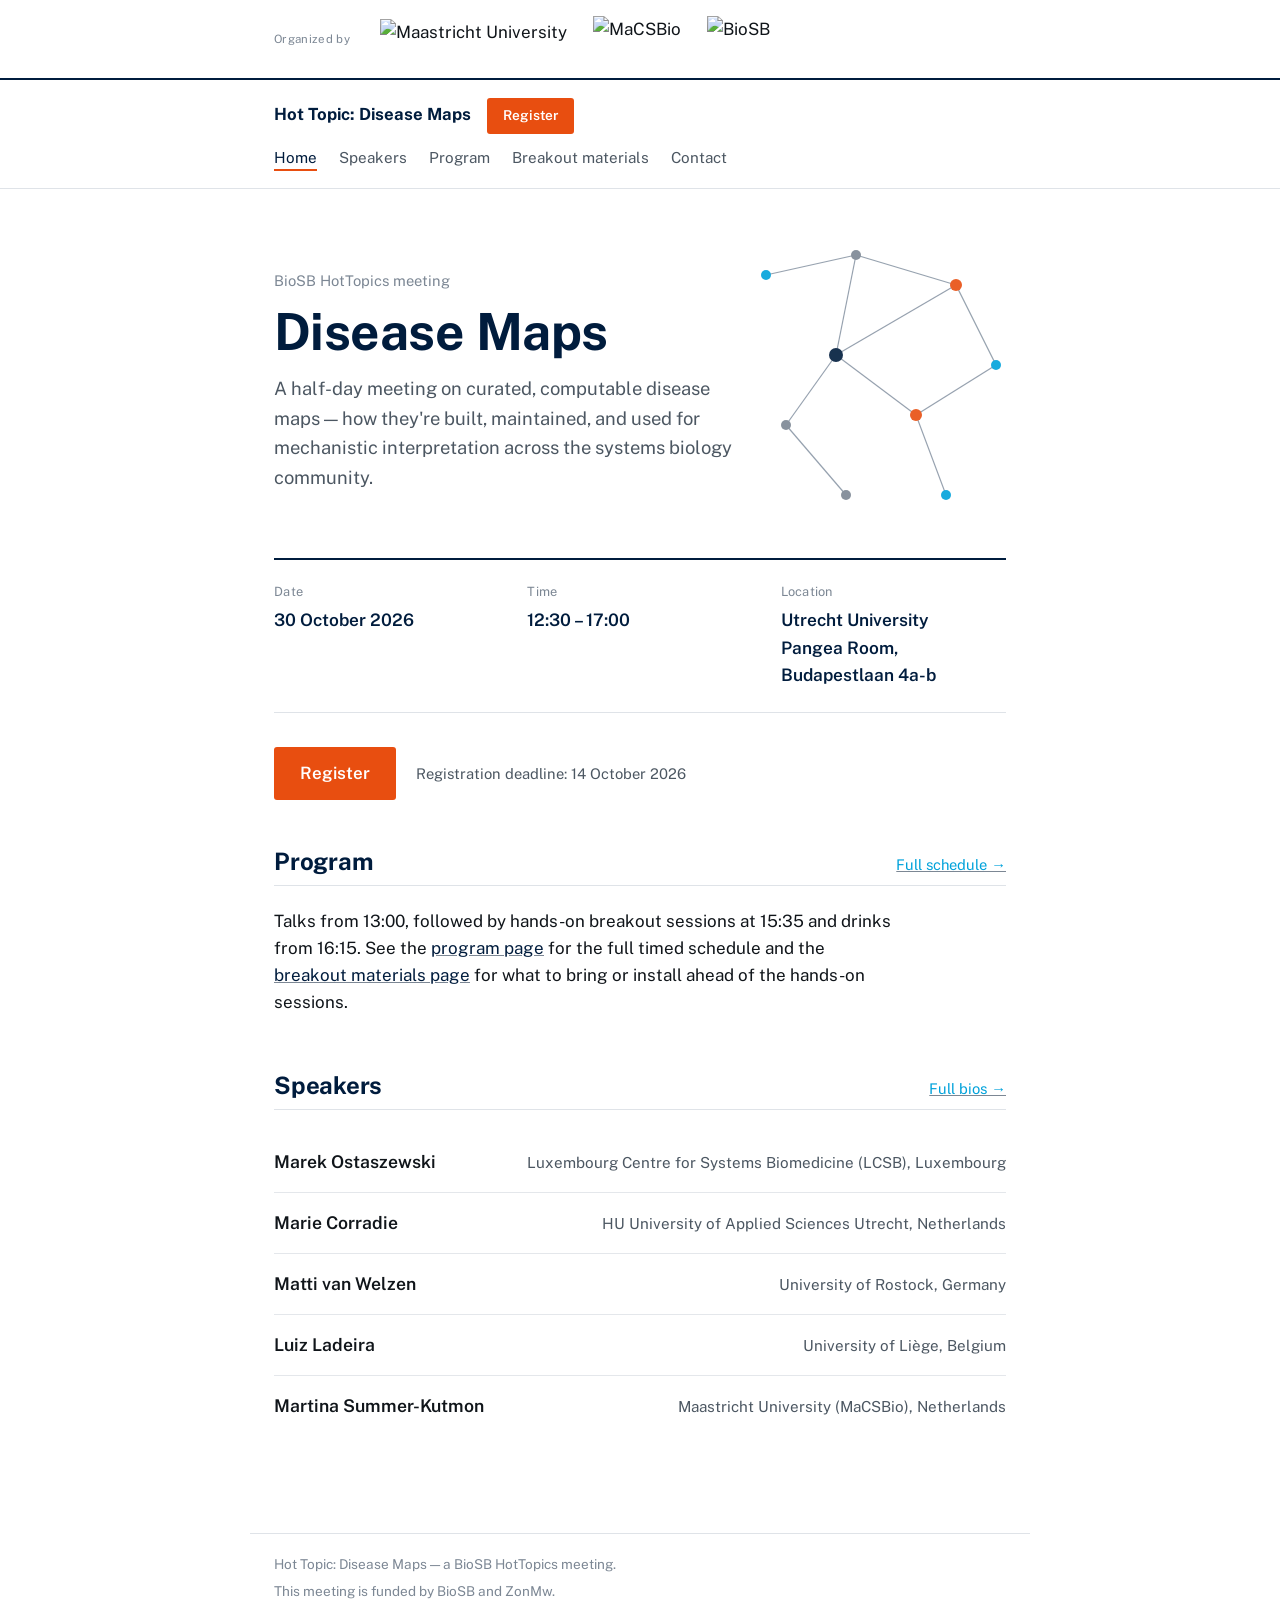
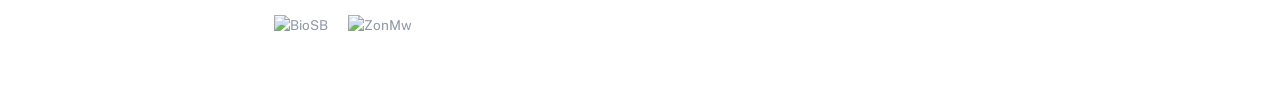
==== index.html @ 4d59e862 "fix logo of funding" ====
<!DOCTYPE html>
<html lang="en">
<head>
<meta charset="UTF-8">
<meta name="viewport" content="width=device-width, initial-scale=1.0">
<title>Hot Topic: Disease Maps — BioSB</title>
<meta name="description" content="BioSB Hot Topic meeting on Disease Maps, 30 October 2026, Utrecht University.">
<link rel="preconnect" href="https://fonts.googleapis.com">
<link rel="preconnect" href="https://fonts.gstatic.com" crossorigin>
<link href="https://fonts.googleapis.com/css2?family=Public+Sans:wght@400;500;600;700&display=swap" rel="stylesheet">
<link rel="stylesheet" href="style.css">
</head>
<body>

<div class="partner-bar">
  <div class="partner-bar__inner">
    <span class="partner-bar__label">Organized by</span>
    <!-- Referenced from source URLs for now — see README to self-host under assets/logos/ instead -->
    <img class="partner-logo" src="https://thumb.wikimedia.org/wikipedia/commons/thumb/6/6a/Maastricht_University_logo.svg/960px-Maastricht_University_logo.svg.png?utm_source=commons.wikimedia.org&amp;utm_campaign=index&amp;utm_content=thumbnail" alt="Maastricht University">
    <img class="partner-logo partner-logo--macsbio" src="https://www.maastrichtuniversity.nl/sites/default/files/2025-06/MaCSBio%20logo%20new.png" alt="MaCSBio">
    <img class="partner-logo partner-logo--biosb" src="https://www.dtls.nl/wp-content/uploads/2026/02/BioSB_logo_short_1000x795-300x239.png" alt="BioSB">
  </div>
</div>

<nav class="site-nav">
  <div class="site-nav__inner">
    <div style="display:flex; align-items:baseline; gap:16px;">
      <a class="site-nav__title" href="index.html">Hot Topic: Disease Maps</a>
      <a class="nav-register" href="https://docs.google.com/forms/d/e/1FAIpQLScXQ2jBzmHBItb-4UG9LdJPNkpb5jV7uHObQjwQ--2DeI4p5g/viewform">Register</a>
    </div>
    <ul class="site-nav__links">
      <li><a href="index.html" aria-current="page">Home</a></li>
      <li><a href="speakers.html">Speakers</a></li>
      <li><a href="program.html">Program</a></li>
      <li><a href="materials.html">Breakout materials</a></li>
      <li><a href="contact.html">Contact</a></li>
    </ul>
  </div>
</nav>

<main>

  <section class="hero">
    <svg class="hero__net" viewBox="0 0 320 320" xmlns="http://www.w3.org/2000/svg" aria-hidden="true">
      <g stroke="#001C3D" stroke-width="1.2" opacity="0.45">
        <line x1="40" y1="60" x2="130" y2="40"/>
        <line x1="130" y1="40" x2="230" y2="70"/>
        <line x1="130" y1="40" x2="110" y2="140"/>
        <line x1="230" y1="70" x2="270" y2="150"/>
        <line x1="110" y1="140" x2="230" y2="70"/>
        <line x1="110" y1="140" x2="60" y2="210"/>
        <line x1="110" y1="140" x2="190" y2="200"/>
        <line x1="190" y1="200" x2="270" y2="150"/>
        <line x1="190" y1="200" x2="220" y2="280"/>
        <line x1="60" y1="210" x2="120" y2="280"/>
      </g>
      <g>
        <circle cx="40" cy="60" r="5" fill="#00A2DB"/>
        <circle cx="130" cy="40" r="5" fill="#7C8794"/>
        <circle cx="230" cy="70" r="6" fill="#E84E10"/>
        <circle cx="110" cy="140" r="7" fill="#001C3D"/>
        <circle cx="270" cy="150" r="5" fill="#00A2DB"/>
        <circle cx="60" cy="210" r="5" fill="#7C8794"/>
        <circle cx="190" cy="200" r="6" fill="#E84E10"/>
        <circle cx="220" cy="280" r="5" fill="#00A2DB"/>
        <circle cx="120" cy="280" r="5" fill="#7C8794"/>
      </g>
    </svg>

    <div class="hero__content">
      <p class="eyebrow">BioSB HotTopics meeting</p>
      <h1>Disease Maps</h1>
      <p class="hero__sub">A half-day meeting on curated, computable disease maps — how they're built, maintained, and used for mechanistic interpretation across the systems biology community.</p>
    </div>
  </section>

  <dl class="facts">
    <div>
      <dt>Date</dt>
      <dd>30 October 2026</dd>
    </div>
    <div>
      <dt>Time</dt>
      <dd>12:30 – 17:00</dd>
    </div>
    <div>
      <dt>Location</dt>
      <dd>Utrecht University<br>Pangea Room, Budapestlaan 4a-b</dd>
    </div>
  </dl>

  <div class="cta-row">
    <!-- EDIT ME: point this at your registration form -->
    <a class="btn" href="https://docs.google.com/forms/d/e/1FAIpQLScXQ2jBzmHBItb-4UG9LdJPNkpb5jV7uHObQjwQ--2DeI4p5g/viewform">Register</a>
    <span class="deadline-note">Registration deadline: 14 October 2026</span>
  </div>

  <section>
    <div class="section-head">
      <h2>Program</h2>
      <a class="see-all" href="program.html">Full schedule →</a>
    </div>
    <p>Talks from 13:00, followed by hands-on breakout sessions at 15:35 and drinks from 16:15. See the <a href="program.html">program page</a> for the full timed schedule and the <a href="materials.html">breakout materials page</a> for what to bring or install ahead of the hands-on sessions.</p>
  </section>

  <section>
    <div class="section-head">
      <h2>Speakers</h2>
      <a class="see-all" href="speakers.html">Full bios →</a>
    </div>
    <ul class="speaker-list">
      <li><span class="name">Marek Ostaszewski</span><span class="affil">Luxembourg Centre for Systems Biomedicine (LCSB), Luxembourg</span></li>
      <li><span class="name">Marie Corradie</span><span class="affil">HU University of Applied Sciences Utrecht, Netherlands</span></li>
      <li><span class="name">Matti van Welzen</span><span class="affil">University of Rostock, Germany</span></li>
      <li><span class="name">Luiz Ladeira</span><span class="affil">University of Liège, Belgium</span></li>
      <li><span class="name">Martina Summer-Kutmon</span><span class="affil">Maastricht University (MaCSBio), Netherlands</span></li>
    </ul>
  </section>

</main>

<footer>
  Hot Topic: Disease Maps — a BioSB HotTopics meeting.
  <p class="funding-statement">This meeting is funded by BioSB and ZonMw.</p>
  <div class="funder-logos">
    <span class="funder-logo-slot"><img class="funder-logo" src="https://www.dtls.nl/wp-content/uploads/2026/02/BioSB_logo_short_1000x795-300x239.png" alt="BioSB"></span>
    <span class="funder-logo-slot"><img class="funder-logo" src="https://www.zonmw.nl/themes/custom/zonmw/assets/images/logo-color.svg" alt="ZonMw"></span>
  </div>
</footer>

</body>
</html>
---- style.css ----
/* ============================================================
   Hot Topic: Disease Maps — shared stylesheet
   Colour palette follows Maastricht University's public house
   style (dark blue primary, orange-red + light blue accents).
   Source: maastrichtuniversity.nl house style pages.
   Edit the variables below to restyle the whole site at once.
   ============================================================ */

:root {
  --paper: #ffffff;
  --paper-raised: #eef2f6;   /* light cool-blue tint for cards */
  --ink: #10151a;
  --ink-soft: #4c5762;

  --um-blue: #001c3d;        /* UM primary — dark blue */
  --um-orange: #e84e10;      /* UM accent — orange-red */
  --um-lightblue: #00a2db;   /* UM accent — light blue */

  --line: var(--um-blue);
  --line-soft: #7c8794;      /* neutral hairline / secondary text */
  --accent: var(--um-orange);
  --accent-2: var(--um-lightblue);

  --white: #ffffff;

  --display: "Public Sans", -apple-system, BlinkMacSystemFont, "Segoe UI", sans-serif;
  --sans: "Public Sans", -apple-system, BlinkMacSystemFont, "Segoe UI", sans-serif;

  --maxw: 780px;
}

* { box-sizing: border-box; }

html { scroll-behavior: smooth; }

body {
  margin: 0;
  background: var(--paper);
  color: var(--ink);
  font-family: var(--sans);
  font-size: 17px;
  line-height: 1.6;
  -webkit-font-smoothing: antialiased;
}

a { color: var(--um-blue); text-decoration-color: var(--line-soft); }
a:hover { color: var(--accent); }
a:focus-visible, button:focus-visible { outline: 2px solid var(--accent); outline-offset: 2px; }

h1, h2, h3 {
  font-family: var(--display);
  color: var(--um-blue);
  line-height: 1.15;
  font-weight: 700;
  letter-spacing: -0.01em;
  margin: 0 0 0.4em;
}

p { margin: 0 0 1em; max-width: 62ch; }

/* ---------- Partner / organizer logo bar ---------- */

.partner-bar {
  background: var(--white);
  border-bottom: 2px solid var(--um-blue);
}

.partner-bar__inner {
  max-width: var(--maxw);
  margin: 0 auto;
  padding: 16px 24px;
  display: flex;
  align-items: center;
  gap: 26px;
  flex-wrap: wrap;
}

.partner-bar__label {
  color: var(--line-soft);
  font-size: 0.72rem;
  letter-spacing: 0.03em;
  margin-right: 4px;
  white-space: nowrap;
}

/*
  Logos are referenced from their source URLs below (see README for why,
  and how to switch to locally-hosted files under assets/logos/).
  Adjust --logo-h per logo if one looks over/under-sized next to the others.
*/
.partner-logo {
  height: 40px;
  width: auto;
  object-fit: contain;
  display: block;
}

.partner-logo--macsbio,
.partner-logo--biosb {
  height: 46px; /* these two read as more square/icon-shaped than the UM wordmark */
}

.partner-logo--zonmw {
  height: 30px;
}

.partner-bar__divider {
  width: 1px;
  height: 28px;
  background: #dfe3e8;
}

/* ---------- Nav ---------- */

.site-nav {
  border-bottom: 1px solid #dfe3e8;
  background: var(--paper);
  position: sticky;
  top: 0;
  z-index: 10;
}

.site-nav__inner {
  max-width: var(--maxw);
  margin: 0 auto;
  padding: 18px 24px;
  display: flex;
  flex-wrap: wrap;
  align-items: baseline;
  justify-content: space-between;
  gap: 12px 24px;
}

.site-nav__title {
  font-family: var(--display);
  font-weight: 700;
  font-size: 1.05rem;
  color: var(--um-blue);
  text-decoration: none;
  white-space: nowrap;
}

.site-nav__links {
  display: flex;
  gap: 22px;
  flex-wrap: wrap;
  list-style: none;
  margin: 0;
  padding: 0;
  font-size: 0.95rem;
}

.site-nav__links a {
  color: var(--ink-soft);
  text-decoration: none;
  border-bottom: 2px solid transparent;
  padding-bottom: 3px;
}

.site-nav__links a:hover,
.site-nav__links a[aria-current="page"] {
  color: var(--um-blue);
  border-bottom-color: var(--accent);
}

/* ---------- Nav register button ---------- */

.nav-register {
  display: inline-block;
  background: var(--accent);
  color: var(--white);
  text-decoration: none;
  font-family: var(--sans);
  font-weight: 600;
  font-size: 0.85rem;
  padding: 7px 16px;
  border-radius: 3px;
  transition: background 0.15s ease;
  white-space: nowrap;
}

.nav-register:hover { background: var(--um-blue); color: var(--white); }

/* ---------- Page shell ---------- */

main {
  max-width: var(--maxw);
  margin: 0 auto;
  padding: 56px 24px 96px;
}

.eyebrow {
  color: var(--line-soft);
  font-size: 0.92rem;
  margin: 0 0 10px;
}

/* ---------- Hero (home page) ---------- */

.hero {
  position: relative;
  padding-top: 24px;
  padding-bottom: 8px;
}

.hero__net {
  position: absolute;
  top: -30px;
  right: -40px;
  width: 320px;
  height: 320px;
  z-index: 0;
  opacity: 0.9;
}

.hero__content { position: relative; z-index: 1; max-width: 480px; }

.hero h1 {
  font-size: clamp(2.3rem, 5vw, 3.2rem);
  margin-bottom: 0.25em;
}

.hero__sub {
  font-size: 1.15rem;
  color: var(--ink-soft);
  max-width: 46ch;
}

/* ---------- Key facts strip ---------- */

.facts {
  margin: 40px 0 8px;
  padding: 22px 0;
  border-top: 2px solid var(--um-blue);
  border-bottom: 1px solid #dfe3e8;
  display: grid;
  grid-template-columns: repeat(auto-fit, minmax(150px, 1fr));
  gap: 18px 28px;
}

.facts dt {
  font-size: 0.8rem;
  letter-spacing: 0.02em;
  color: var(--line-soft);
  margin-bottom: 4px;
}

.facts dd {
  margin: 0;
  font-family: var(--display);
  font-weight: 600;
  font-size: 1.08rem;
  color: var(--um-blue);
}

/* ---------- CTA ---------- */

.cta-row {
  margin: 34px 0 48px;
  display: flex;
  align-items: baseline;
  gap: 20px;
  flex-wrap: wrap;
}

.btn {
  display: inline-block;
  background: var(--accent);
  color: var(--white);
  text-decoration: none;
  font-family: var(--sans);
  font-weight: 600;
  padding: 13px 26px;
  border-radius: 3px;
  transition: background 0.15s ease;
}

.btn:hover { background: var(--um-blue); color: var(--white); }

.deadline-note {
  font-size: 0.92rem;
  color: var(--ink-soft);
}

/* ---------- Section headings ---------- */

section + section { margin-top: 56px; }

.section-head {
  display: flex;
  align-items: baseline;
  justify-content: space-between;
  border-bottom: 1px solid #dfe3e8;
  padding-bottom: 8px;
  margin-bottom: 22px;
  gap: 12px;
}

.section-head h2 { font-size: 1.5rem; margin: 0; }
.section-head .see-all { font-size: 0.92rem; white-space: nowrap; color: var(--accent-2); }

/* ---------- Speaker list ---------- */

.speaker-list { list-style: none; margin: 0; padding: 0; }

.speaker-list li {
  padding: 16px 0;
  border-top: 1px solid #e4e7eb;
  display: flex;
  justify-content: space-between;
  align-items: baseline;
  gap: 16px;
  flex-wrap: wrap;
}

.speaker-list li:first-child { border-top: none; }

.speaker-list .name {
  font-family: var(--display);
  font-weight: 600;
  font-size: 1.1rem;
  color: var(--ink);
}

.speaker-list .affil {
  color: var(--ink-soft);
  font-size: 0.95rem;
  text-align: right;
}

/* ---------- Speaker bio cards (speakers.html) ---------- */

.speaker-card {
  padding: 24px 0;
  border-top: 1px solid #e4e7eb;
  display: grid;
  grid-template-columns: 96px 1fr;
  gap: 20px;
  align-items: start;
}

.speaker-card:first-of-type { border-top: none; }

.speaker-card__photo {
  width: 96px;
  height: 96px;
  border-radius: 3px;
  background: var(--paper-raised);
  border: 1px dashed var(--line-soft);
  display: flex;
  align-items: center;
  justify-content: center;
  font-size: 0.7rem;
  color: var(--line-soft);
  text-align: center;
  padding: 6px;
}

.speaker-card h3 { font-size: 1.2rem; margin-bottom: 2px; }
.speaker-card .affil { color: var(--um-blue); font-weight: 600; font-size: 0.9rem; margin-bottom: 10px; }
.speaker-card .bio-placeholder {
  font-size: 0.92rem;
  color: var(--ink-soft);
  font-style: italic;
}

@media (max-width: 480px) {
  .speaker-card { grid-template-columns: 64px 1fr; }
  .speaker-card__photo { width: 64px; height: 64px; }
}

/* ---------- Program / timeline ---------- */

.timeline { list-style: none; margin: 0; padding: 0; }

.timeline li {
  display: grid;
  grid-template-columns: 78px 1fr;
  gap: 18px;
  padding: 14px 0;
  border-top: 1px solid #e4e7eb;
}

.timeline li:first-child { border-top: none; }

.timeline .time {
  font-family: var(--display);
  font-weight: 600;
  color: var(--um-blue);
  font-size: 1.02rem;
  white-space: nowrap;
}

.timeline .what { color: var(--ink); }
.timeline .who { color: var(--ink-soft); font-size: 0.95rem; }

.timeline li.is-break .what,
.timeline li.is-break .time { color: var(--line-soft); font-style: italic; }

.timeline li.is-highlight {
  background: var(--paper-raised);
  margin: 0 -16px;
  padding: 14px 16px;
  border-radius: 3px;
  border-top: none;
  border-left: 3px solid var(--accent-2);
}

/* ---------- Breakout / materials cards ---------- */

.breakout-grid {
  display: grid;
  grid-template-columns: repeat(auto-fit, minmax(210px, 1fr));
  gap: 20px;
}

.breakout-card {
  background: var(--white);
  border: 1px solid #dfe3e8;
  border-top: 3px solid var(--um-blue);
  border-radius: 4px;
  padding: 20px;
}

.breakout-card h3 {
  font-size: 1.1rem;
  margin-bottom: 2px;
}

.breakout-card .room-label {
  font-size: 0.85rem;
  font-weight: 600;
  color: var(--accent);
  margin-bottom: 14px;
}

.logo-row {
  display: flex;
  gap: 10px;
  flex-wrap: wrap;
  margin: 14px 0;
}

.logo-slot {
  width: 56px;
  height: 56px;
  border: 1px dashed var(--line-soft);
  border-radius: 3px;
  display: flex;
  align-items: center;
  justify-content: center;
  font-size: 0.62rem;
  color: var(--line-soft);
  text-align: center;
  padding: 4px;
  background: var(--paper-raised);
}

.materials-list {
  list-style: none;
  margin: 12px 0 0;
  padding: 0;
  font-size: 0.95rem;
}

.materials-list li {
  padding: 6px 0;
  border-top: 1px dotted #e4e7eb;
}
.materials-list li:first-child { border-top: none; }

/* ---------- Misc ---------- */

.note-box {
  border-left: 3px solid var(--accent);
  padding: 4px 0 4px 16px;
  color: var(--ink-soft);
  font-size: 0.95rem;
  margin: 20px 0;
}

.contact-block {
  font-family: var(--display);
  font-weight: 600;
  font-size: 1.4rem;
  margin-top: 8px;
  color: var(--um-blue);
}

footer {
  max-width: var(--maxw);
  margin: 0 auto;
  padding: 0 24px 56px;
  color: var(--line-soft);
  font-size: 0.85rem;
  border-top: 1px solid #dfe3e8;
  padding-top: 20px;
}

.funding-statement {
  margin: 6px 0 0;
  max-width: none;
}

.funder-logos {
  display: flex;
  align-items: center;
  gap: 20px;
  margin-top: 12px;
}

.funder-logo-slot {
  height: 24px;
  display: flex;
  align-items: center;
  overflow: hidden;
}

.funder-logo {
  display: block;
  height: 100%;
  max-height: 24px;
  width: auto;
  max-width: 120px;
  object-fit: contain;
  opacity: 0.85;
}
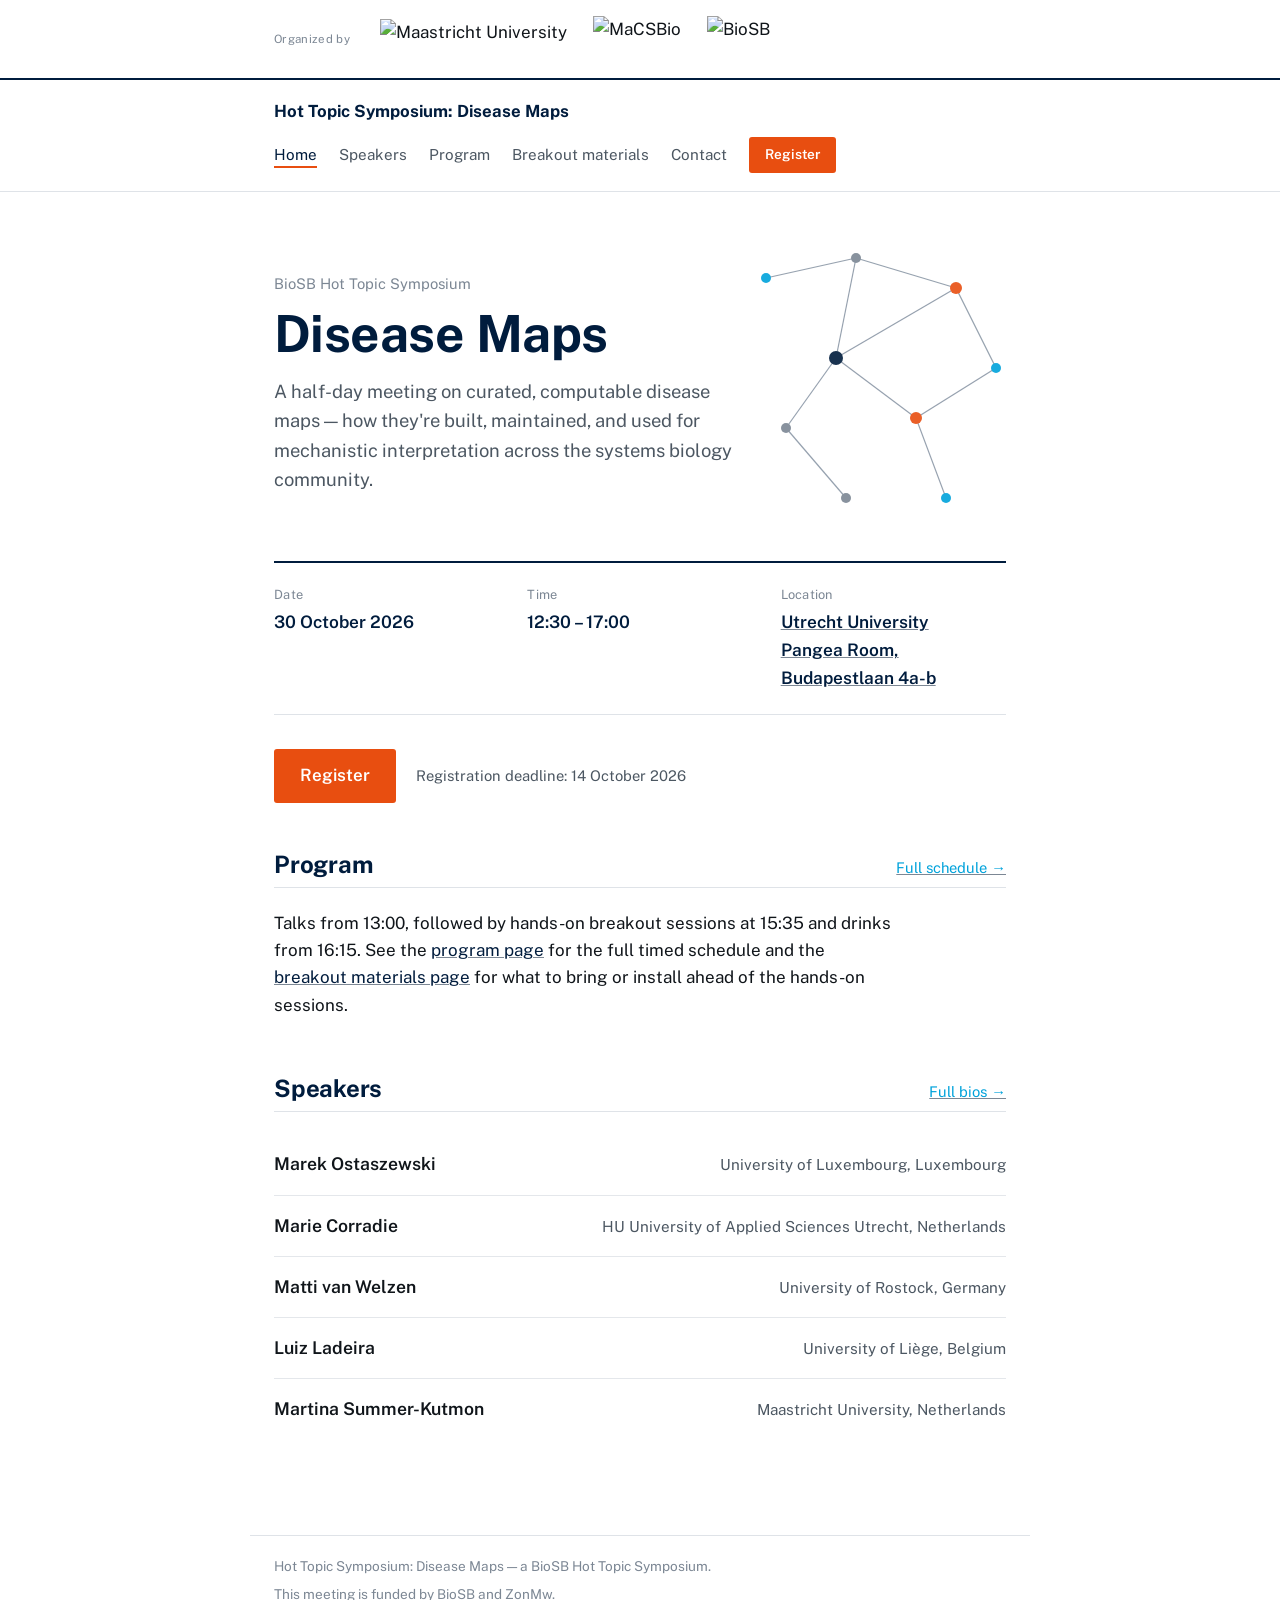
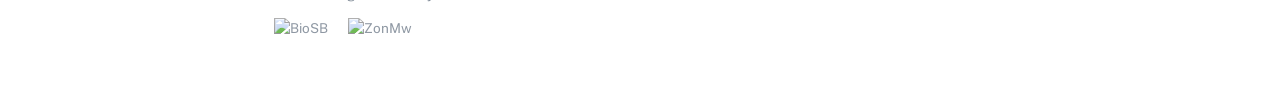
==== commit 01a00609: "small edits" ====
--- a/index.html
+++ b/index.html
@@ -3,8 +3,8 @@
 <head>
 <meta charset="UTF-8">
 <meta name="viewport" content="width=device-width, initial-scale=1.0">
-<title>Hot Topic: Disease Maps — BioSB</title>
-<meta name="description" content="BioSB Hot Topic meeting on Disease Maps, 30 October 2026, Utrecht University.">
+<title>Hot Topic Symposium: Disease Maps — BioSB</title>
+<meta name="description" content="BioSB Hot Topic Symposium on Disease Maps, 30 October 2026, Utrecht University.">
 <link rel="preconnect" href="https://fonts.googleapis.com">
 <link rel="preconnect" href="https://fonts.gstatic.com" crossorigin>
 <link href="https://fonts.googleapis.com/css2?family=Public+Sans:wght@400;500;600;700&display=swap" rel="stylesheet">
@@ -24,10 +24,8 @@
 
 <nav class="site-nav">
   <div class="site-nav__inner">
-    <div style="display:flex; align-items:baseline; gap:16px;">
-      <a class="site-nav__title" href="index.html">Hot Topic: Disease Maps</a>
-      <a class="nav-register" href="https://docs.google.com/forms/d/e/1FAIpQLScXQ2jBzmHBItb-4UG9LdJPNkpb5jV7uHObQjwQ--2DeI4p5g/viewform">Register</a>
-    </div>
+    <a class="site-nav__title" href="index.html">Hot Topic Symposium: Disease Maps</a>
+    <div class="site-nav__right">
     <ul class="site-nav__links">
       <li><a href="index.html" aria-current="page">Home</a></li>
       <li><a href="speakers.html">Speakers</a></li>
@@ -35,6 +33,8 @@
       <li><a href="materials.html">Breakout materials</a></li>
       <li><a href="contact.html">Contact</a></li>
     </ul>
+    <a class="nav-register" href="https://docs.google.com/forms/d/e/1FAIpQLScXQ2jBzmHBItb-4UG9LdJPNkpb5jV7uHObQjwQ--2DeI4p5g/viewform">Register</a>
+    </div>
   </div>
 </nav>
 
@@ -68,7 +68,7 @@
     </svg>
 
     <div class="hero__content">
-      <p class="eyebrow">BioSB HotTopics meeting</p>
+      <p class="eyebrow">BioSB Hot Topic Symposium</p>
       <h1>Disease Maps</h1>
       <p class="hero__sub">A half-day meeting on curated, computable disease maps — how they're built, maintained, and used for mechanistic interpretation across the systems biology community.</p>
     </div>
@@ -85,7 +85,7 @@
     </div>
     <div>
       <dt>Location</dt>
-      <dd>Utrecht University<br>Pangea Room, Budapestlaan 4a-b</dd>
+      <dd><a href="https://www.google.com/maps/search/?api=1&query=Pangea+Room+Budapestlaan+4a-b+Utrecht">Utrecht University<br>Pangea Room, Budapestlaan 4a-b</a></dd>
     </div>
   </dl>
 
@@ -109,18 +109,18 @@
       <a class="see-all" href="speakers.html">Full bios →</a>
     </div>
     <ul class="speaker-list">
-      <li><span class="name">Marek Ostaszewski</span><span class="affil">Luxembourg Centre for Systems Biomedicine (LCSB), Luxembourg</span></li>
+      <li><span class="name">Marek Ostaszewski</span><span class="affil">University of Luxembourg, Luxembourg</span></li>
       <li><span class="name">Marie Corradie</span><span class="affil">HU University of Applied Sciences Utrecht, Netherlands</span></li>
       <li><span class="name">Matti van Welzen</span><span class="affil">University of Rostock, Germany</span></li>
       <li><span class="name">Luiz Ladeira</span><span class="affil">University of Liège, Belgium</span></li>
-      <li><span class="name">Martina Summer-Kutmon</span><span class="affil">Maastricht University (MaCSBio), Netherlands</span></li>
+      <li><span class="name">Martina Summer-Kutmon</span><span class="affil">Maastricht University, Netherlands</span></li>
     </ul>
   </section>
 
 </main>
 
 <footer>
-  Hot Topic: Disease Maps — a BioSB HotTopics meeting.
+  Hot Topic Symposium: Disease Maps — a BioSB Hot Topic Symposium.
   <p class="funding-statement">This meeting is funded by BioSB and ZonMw.</p>
   <div class="funder-logos">
     <span class="funder-logo-slot"><img class="funder-logo" src="https://www.dtls.nl/wp-content/uploads/2026/02/BioSB_logo_short_1000x795-300x239.png" alt="BioSB"></span>
--- a/style.css
+++ b/style.css
@@ -140,6 +140,13 @@
   white-space: nowrap;
 }
 
+.site-nav__right {
+  display: flex;
+  align-items: center;
+  gap: 22px;
+  flex-wrap: wrap;
+}
+
 .site-nav__links {
   display: flex;
   gap: 22px;
@@ -354,9 +361,11 @@
   color: var(--line-soft);
   text-align: center;
   padding: 6px;
+  text-decoration: none;
 }
 
 .speaker-card h3 { font-size: 1.2rem; margin-bottom: 2px; }
+.speaker-card .dept { color: var(--ink); font-weight: 600; font-size: 0.92rem; margin-bottom: 1px; }
 .speaker-card .affil { color: var(--um-blue); font-weight: 600; font-size: 0.9rem; margin-bottom: 10px; }
 .speaker-card .bio-placeholder {
   font-size: 0.92rem;
@@ -468,6 +477,15 @@
   border-top: 1px dotted #e4e7eb;
 }
 .materials-list li:first-child { border-top: none; }
+
+.materials-note {
+  margin-top: 16px;
+  padding-top: 12px;
+  border-top: 1px dotted #e4e7eb;
+  color: var(--ink-soft);
+  font-size: 0.95rem;
+  font-style: italic;
+}
 
 /* ---------- Misc ---------- */
 
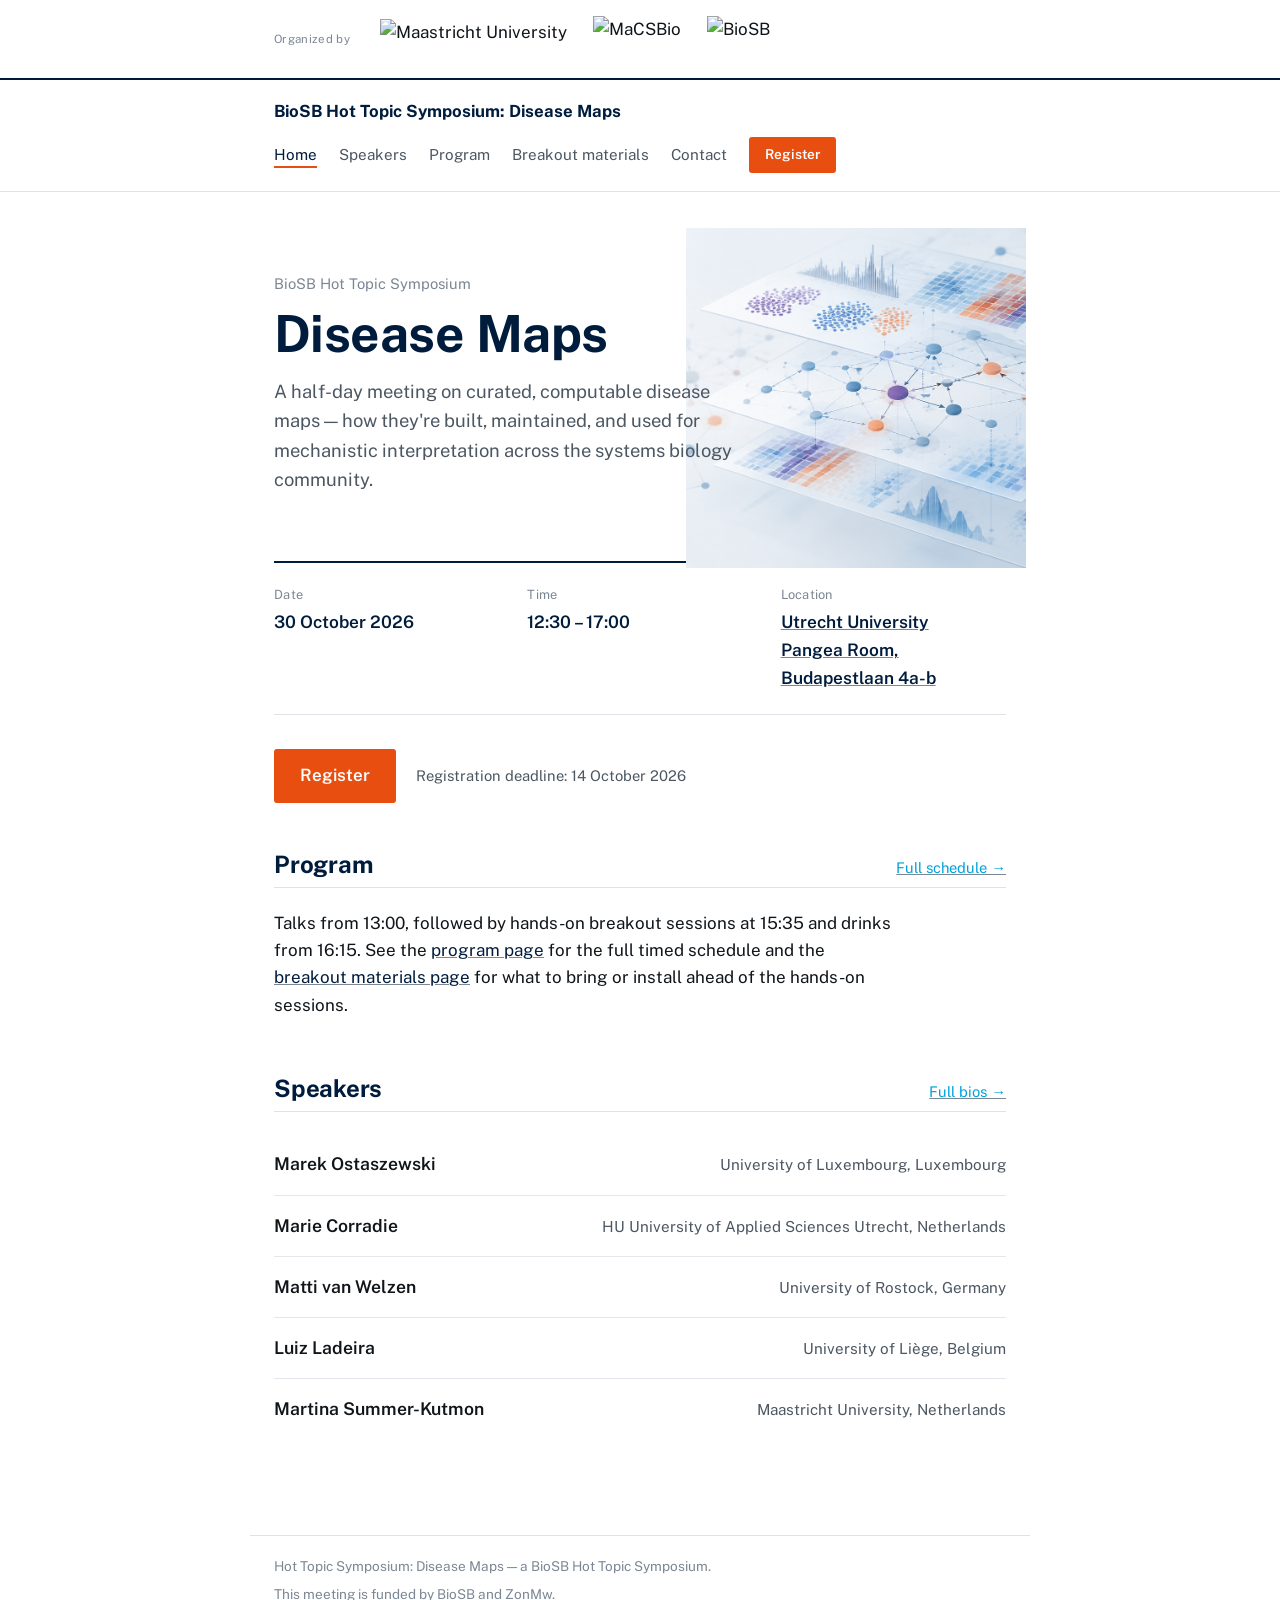
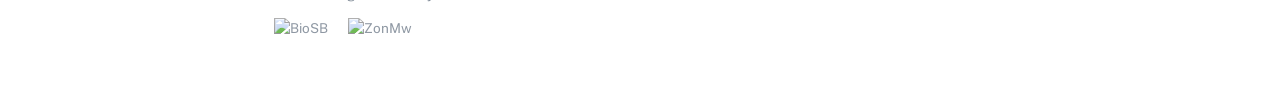
==== commit 898541c8: "image etc update" ====
--- a/index.html
+++ b/index.html
@@ -24,7 +24,7 @@
 
 <nav class="site-nav">
   <div class="site-nav__inner">
-    <a class="site-nav__title" href="index.html">Hot Topic Symposium: Disease Maps</a>
+    <a class="site-nav__title" href="index.html">BioSB Hot Topic Symposium: Disease Maps</a>
     <div class="site-nav__right">
     <ul class="site-nav__links">
       <li><a href="index.html" aria-current="page">Home</a></li>
@@ -41,31 +41,7 @@
 <main>
 
   <section class="hero">
-    <svg class="hero__net" viewBox="0 0 320 320" xmlns="http://www.w3.org/2000/svg" aria-hidden="true">
-      <g stroke="#001C3D" stroke-width="1.2" opacity="0.45">
-        <line x1="40" y1="60" x2="130" y2="40"/>
-        <line x1="130" y1="40" x2="230" y2="70"/>
-        <line x1="130" y1="40" x2="110" y2="140"/>
-        <line x1="230" y1="70" x2="270" y2="150"/>
-        <line x1="110" y1="140" x2="230" y2="70"/>
-        <line x1="110" y1="140" x2="60" y2="210"/>
-        <line x1="110" y1="140" x2="190" y2="200"/>
-        <line x1="190" y1="200" x2="270" y2="150"/>
-        <line x1="190" y1="200" x2="220" y2="280"/>
-        <line x1="60" y1="210" x2="120" y2="280"/>
-      </g>
-      <g>
-        <circle cx="40" cy="60" r="5" fill="#00A2DB"/>
-        <circle cx="130" cy="40" r="5" fill="#7C8794"/>
-        <circle cx="230" cy="70" r="6" fill="#E84E10"/>
-        <circle cx="110" cy="140" r="7" fill="#001C3D"/>
-        <circle cx="270" cy="150" r="5" fill="#00A2DB"/>
-        <circle cx="60" cy="210" r="5" fill="#7C8794"/>
-        <circle cx="190" cy="200" r="6" fill="#E84E10"/>
-        <circle cx="220" cy="280" r="5" fill="#00A2DB"/>
-        <circle cx="120" cy="280" r="5" fill="#7C8794"/>
-      </g>
-    </svg>
+    <img class="hero__net" src="assets/images/disease-maps.png" alt="" aria-hidden="true">
 
     <div class="hero__content">
       <p class="eyebrow">BioSB Hot Topic Symposium</p>
--- a/style.css
+++ b/style.css
@@ -212,12 +212,13 @@
 
 .hero__net {
   position: absolute;
-  top: -30px;
-  right: -40px;
-  width: 320px;
-  height: 320px;
+  top: -20px;
+  right: -20px;
+  width: 340px;
+  max-width: 45vw;
+  height: auto;
+  object-fit: contain;
   z-index: 0;
-  opacity: 0.9;
 }
 
 .hero__content { position: relative; z-index: 1; max-width: 480px; }
@@ -362,6 +363,20 @@
   text-align: center;
   padding: 6px;
   text-decoration: none;
+  overflow: hidden;
+}
+
+.speaker-card__photo--filled {
+  border-style: solid;
+  border-color: #dfe3e8;
+  padding: 0;
+}
+
+.speaker-card__photo img {
+  width: 100%;
+  height: 100%;
+  object-fit: cover;
+  display: block;
 }
 
 .speaker-card h3 { font-size: 1.2rem; margin-bottom: 2px; }
@@ -498,11 +513,23 @@
 }
 
 .contact-block {
-  font-family: var(--display);
-  font-weight: 600;
-  font-size: 1.4rem;
-  margin-top: 8px;
-  color: var(--um-blue);
+  font-size: 0.95rem;
+  margin-top: 4px;
+}
+
+.org-affil-shared {
+  display: flex;
+  align-items: center;
+  gap: 10px;
+  color: var(--ink-soft);
+  font-size: 0.92rem;
+  margin: 4px 0 24px;
+}
+
+.org-affil-shared__logo {
+  height: 22px;
+  width: auto;
+  object-fit: contain;
 }
 
 footer {
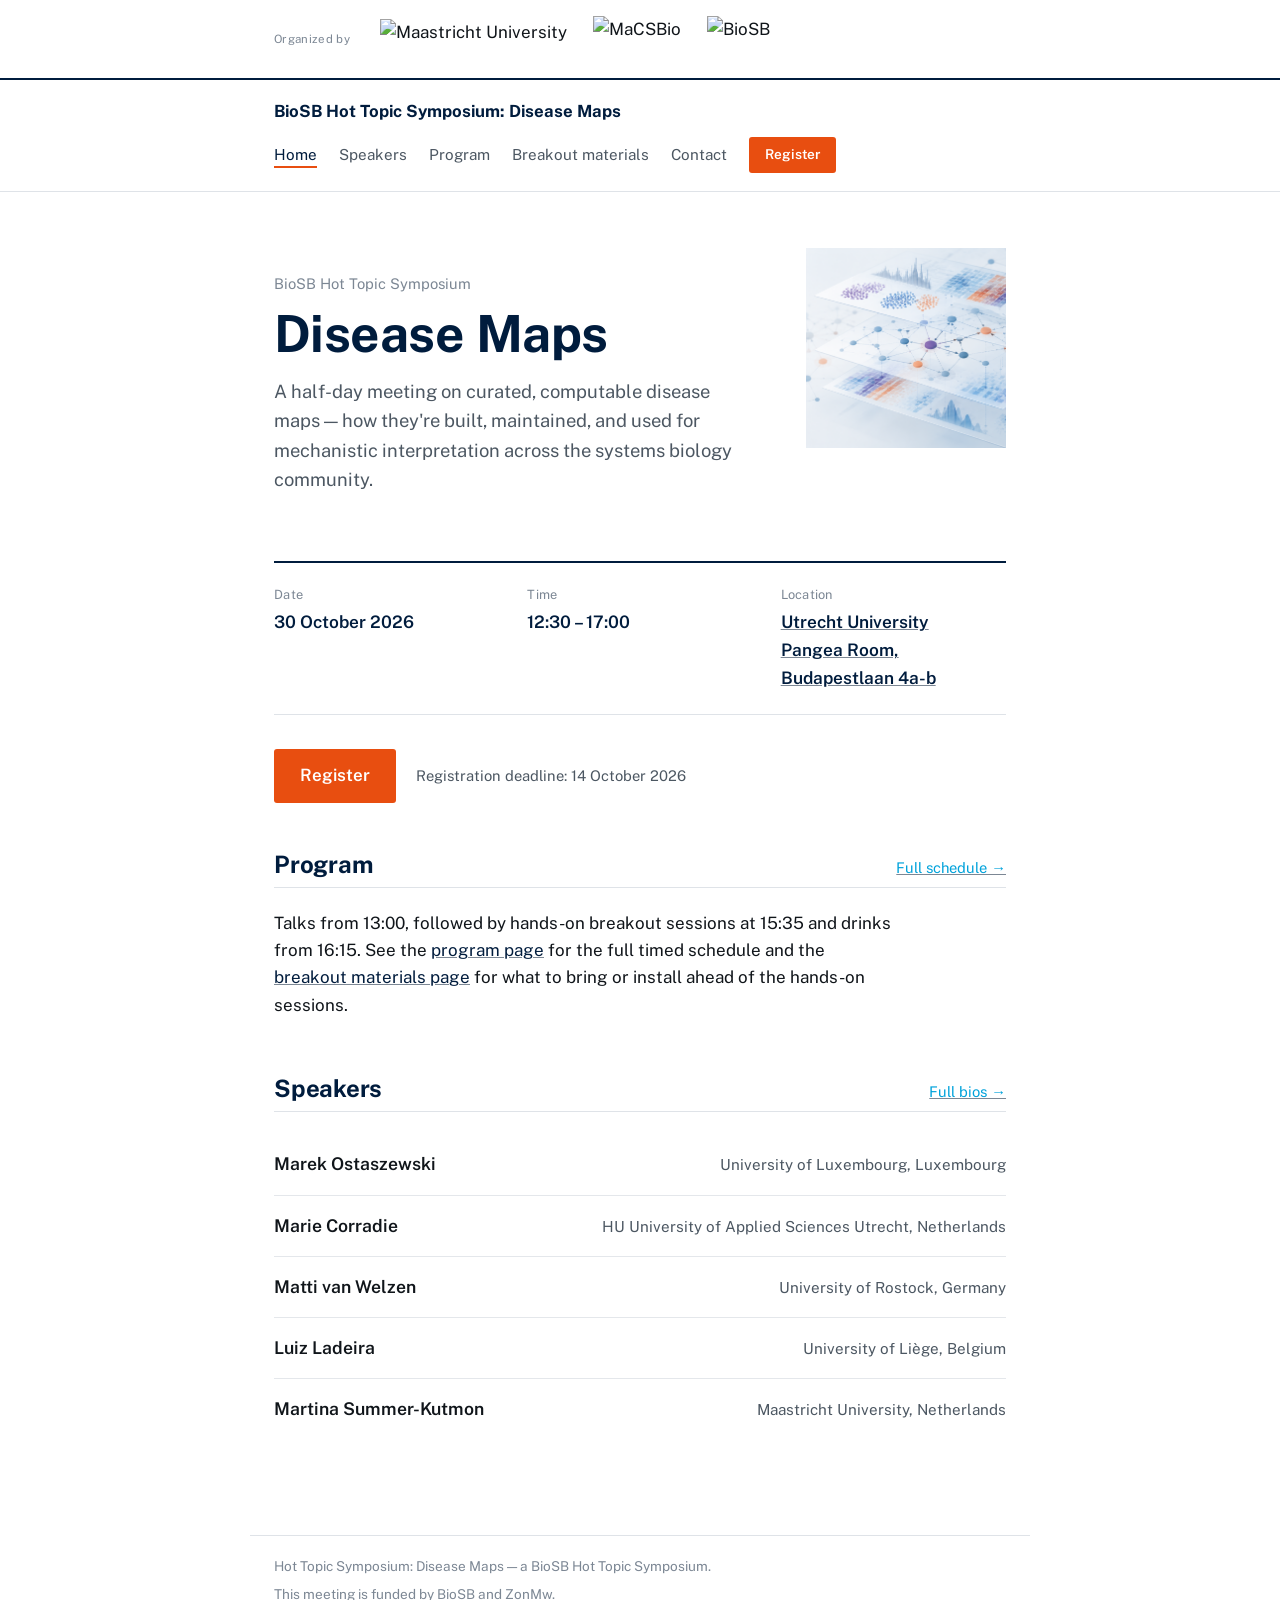
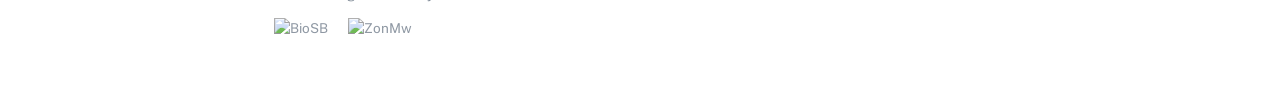
==== commit ffa6f90d: "fix  image and registration new tab" ====
--- a/index.html
+++ b/index.html
@@ -33,7 +33,7 @@
       <li><a href="materials.html">Breakout materials</a></li>
       <li><a href="contact.html">Contact</a></li>
     </ul>
-    <a class="nav-register" href="https://docs.google.com/forms/d/e/1FAIpQLScXQ2jBzmHBItb-4UG9LdJPNkpb5jV7uHObQjwQ--2DeI4p5g/viewform">Register</a>
+    <a class="nav-register" href="https://docs.google.com/forms/d/e/1FAIpQLScXQ2jBzmHBItb-4UG9LdJPNkpb5jV7uHObQjwQ--2DeI4p5g/viewform" target="_blank" rel="noopener">Register</a>
     </div>
   </div>
 </nav>
@@ -67,7 +67,7 @@
 
   <div class="cta-row">
     <!-- EDIT ME: point this at your registration form -->
-    <a class="btn" href="https://docs.google.com/forms/d/e/1FAIpQLScXQ2jBzmHBItb-4UG9LdJPNkpb5jV7uHObQjwQ--2DeI4p5g/viewform">Register</a>
+    <a class="btn" href="https://docs.google.com/forms/d/e/1FAIpQLScXQ2jBzmHBItb-4UG9LdJPNkpb5jV7uHObQjwQ--2DeI4p5g/viewform" target="_blank" rel="noopener">Register</a>
     <span class="deadline-note">Registration deadline: 14 October 2026</span>
   </div>
 
--- a/style.css
+++ b/style.css
@@ -212,10 +212,11 @@
 
 .hero__net {
   position: absolute;
-  top: -20px;
-  right: -20px;
-  width: 340px;
-  max-width: 45vw;
+  top: 0;
+  right: 0;
+  width: 200px;
+  max-width: 32vw;
+  max-height: 200px;
   height: auto;
   object-fit: contain;
   z-index: 0;
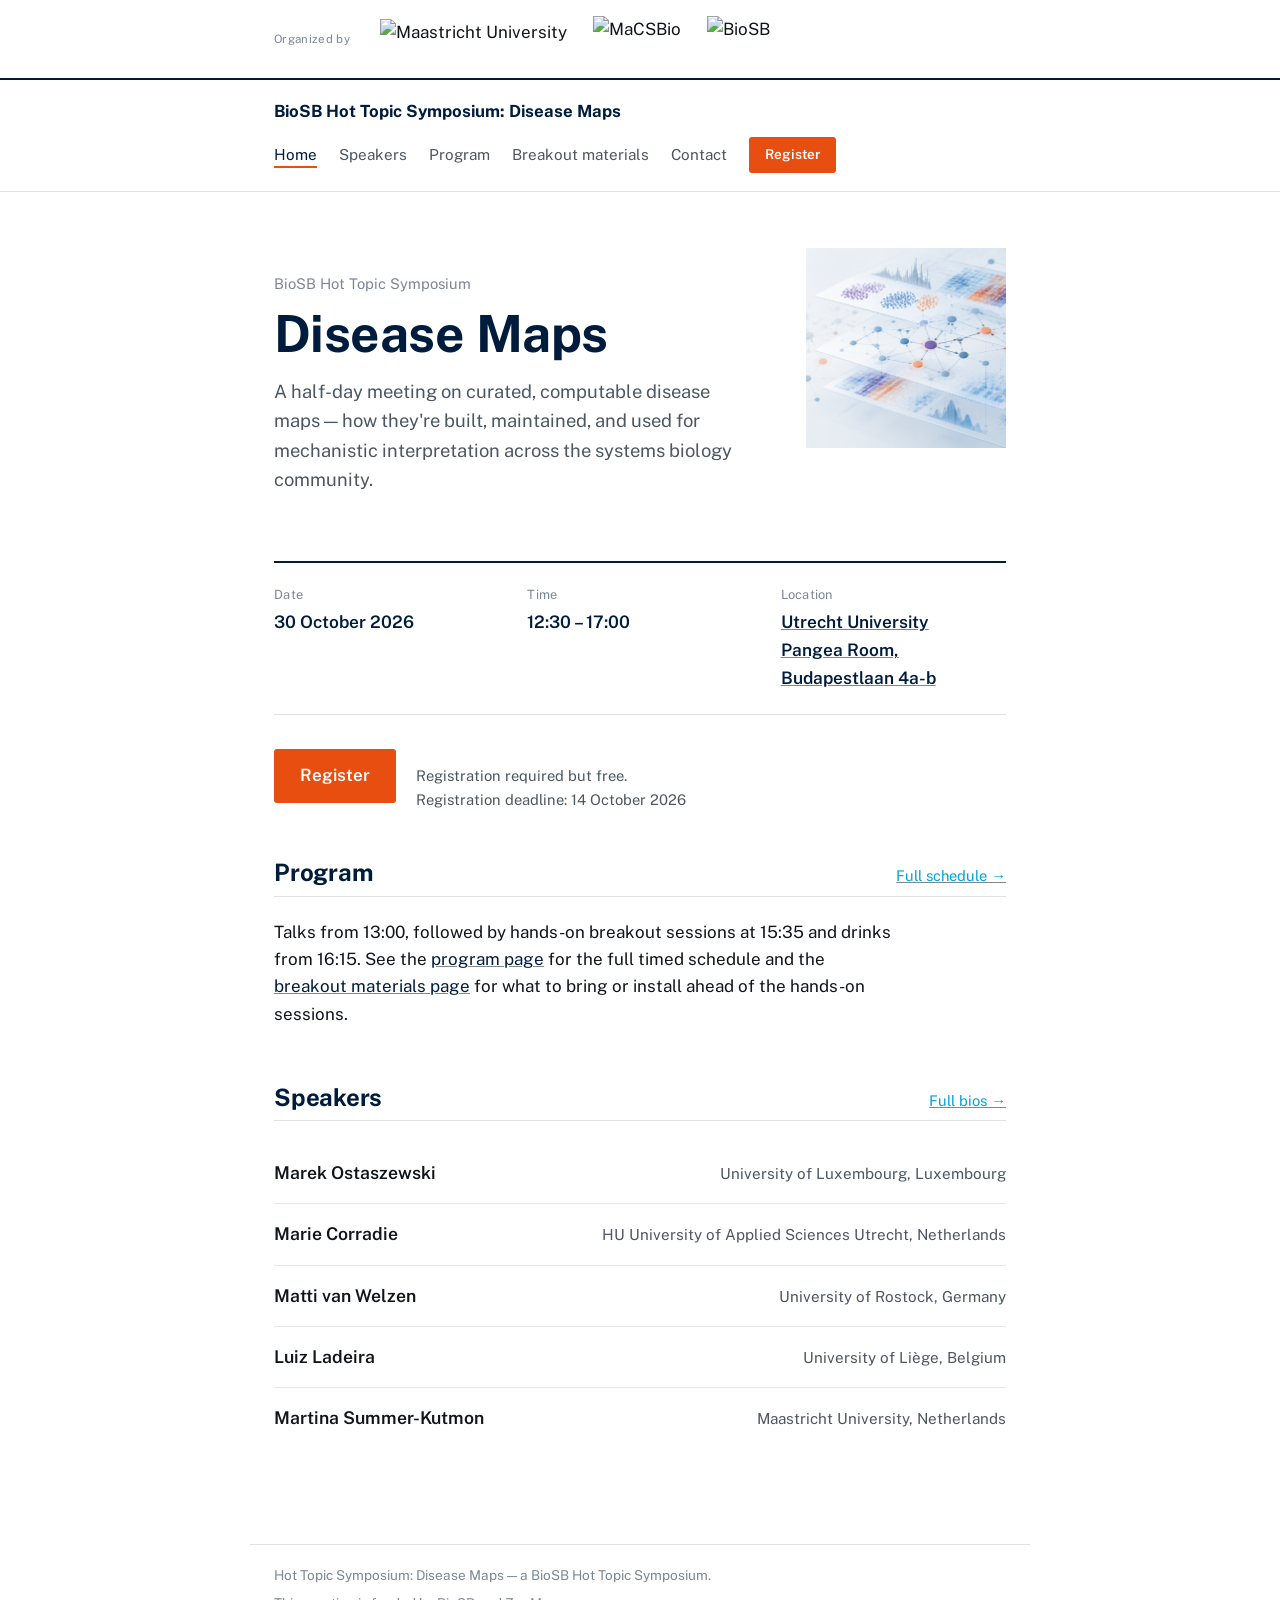
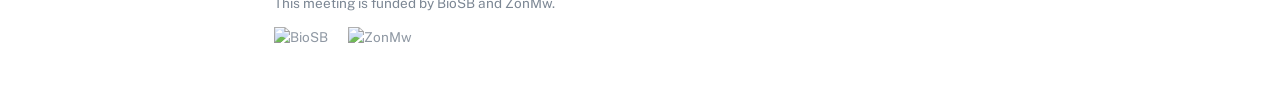
==== commit 7e2d48b4: "Update index.html" ====
--- a/index.html
+++ b/index.html
@@ -68,7 +68,7 @@
   <div class="cta-row">
     <!-- EDIT ME: point this at your registration form -->
     <a class="btn" href="https://docs.google.com/forms/d/e/1FAIpQLScXQ2jBzmHBItb-4UG9LdJPNkpb5jV7uHObQjwQ--2DeI4p5g/viewform" target="_blank" rel="noopener">Register</a>
-    <span class="deadline-note">Registration deadline: 14 October 2026</span>
+    <span class="deadline-note">Registration required but free. <br/>Registration deadline: 14 October 2026</span>
   </div>
 
   <section>
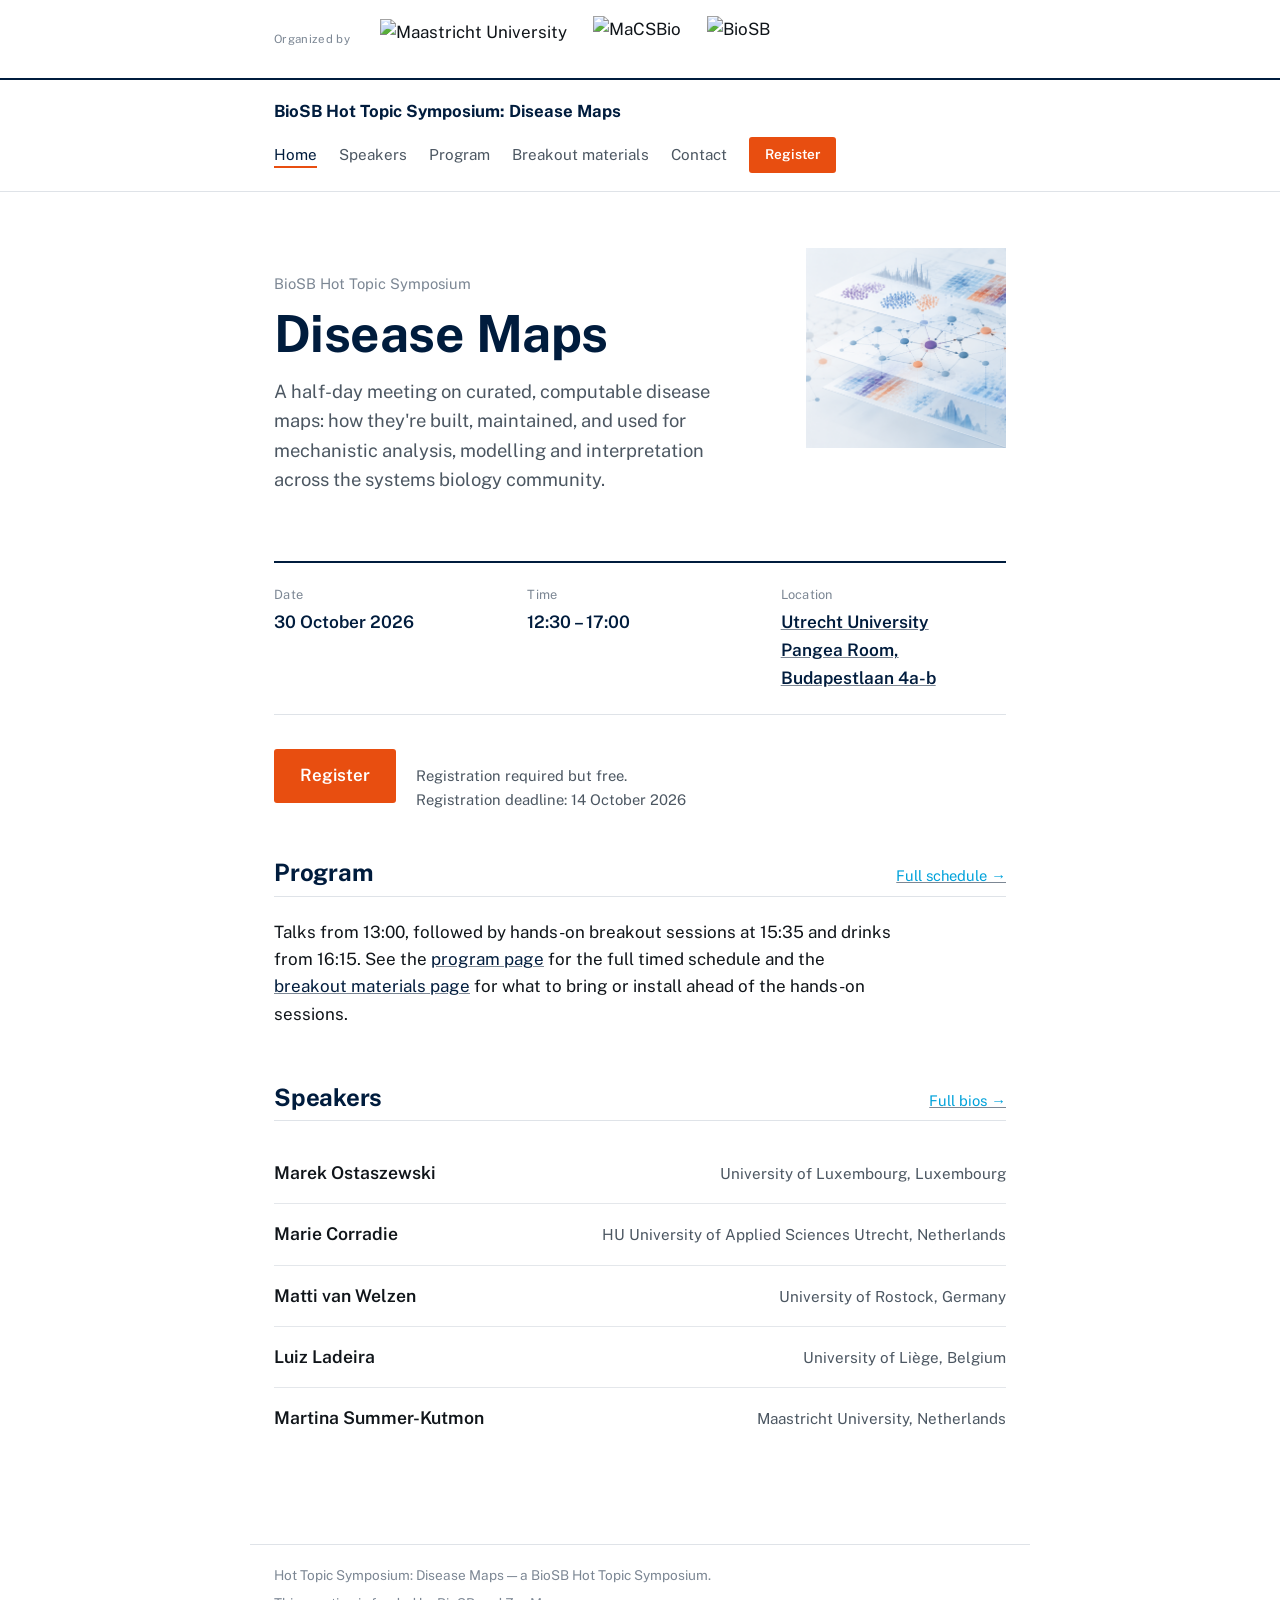
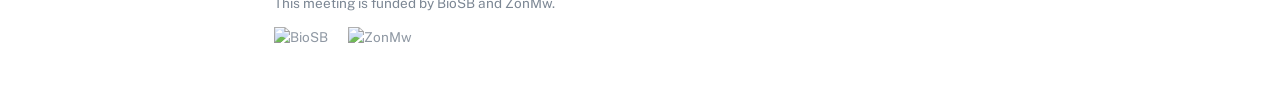
==== commit b06cea9a: "Revise symposium description for clarity Updated the description of the symposium to clarify its foc" ====
--- a/index.html
+++ b/index.html
@@ -46,7 +46,7 @@
     <div class="hero__content">
       <p class="eyebrow">BioSB Hot Topic Symposium</p>
       <h1>Disease Maps</h1>
-      <p class="hero__sub">A half-day meeting on curated, computable disease maps — how they're built, maintained, and used for mechanistic interpretation across the systems biology community.</p>
+      <p class="hero__sub">A half-day meeting on curated, computable disease maps: how they're built, maintained, and used for mechanistic analysis, modelling and interpretation across the systems biology community.</p>
     </div>
   </section>
 
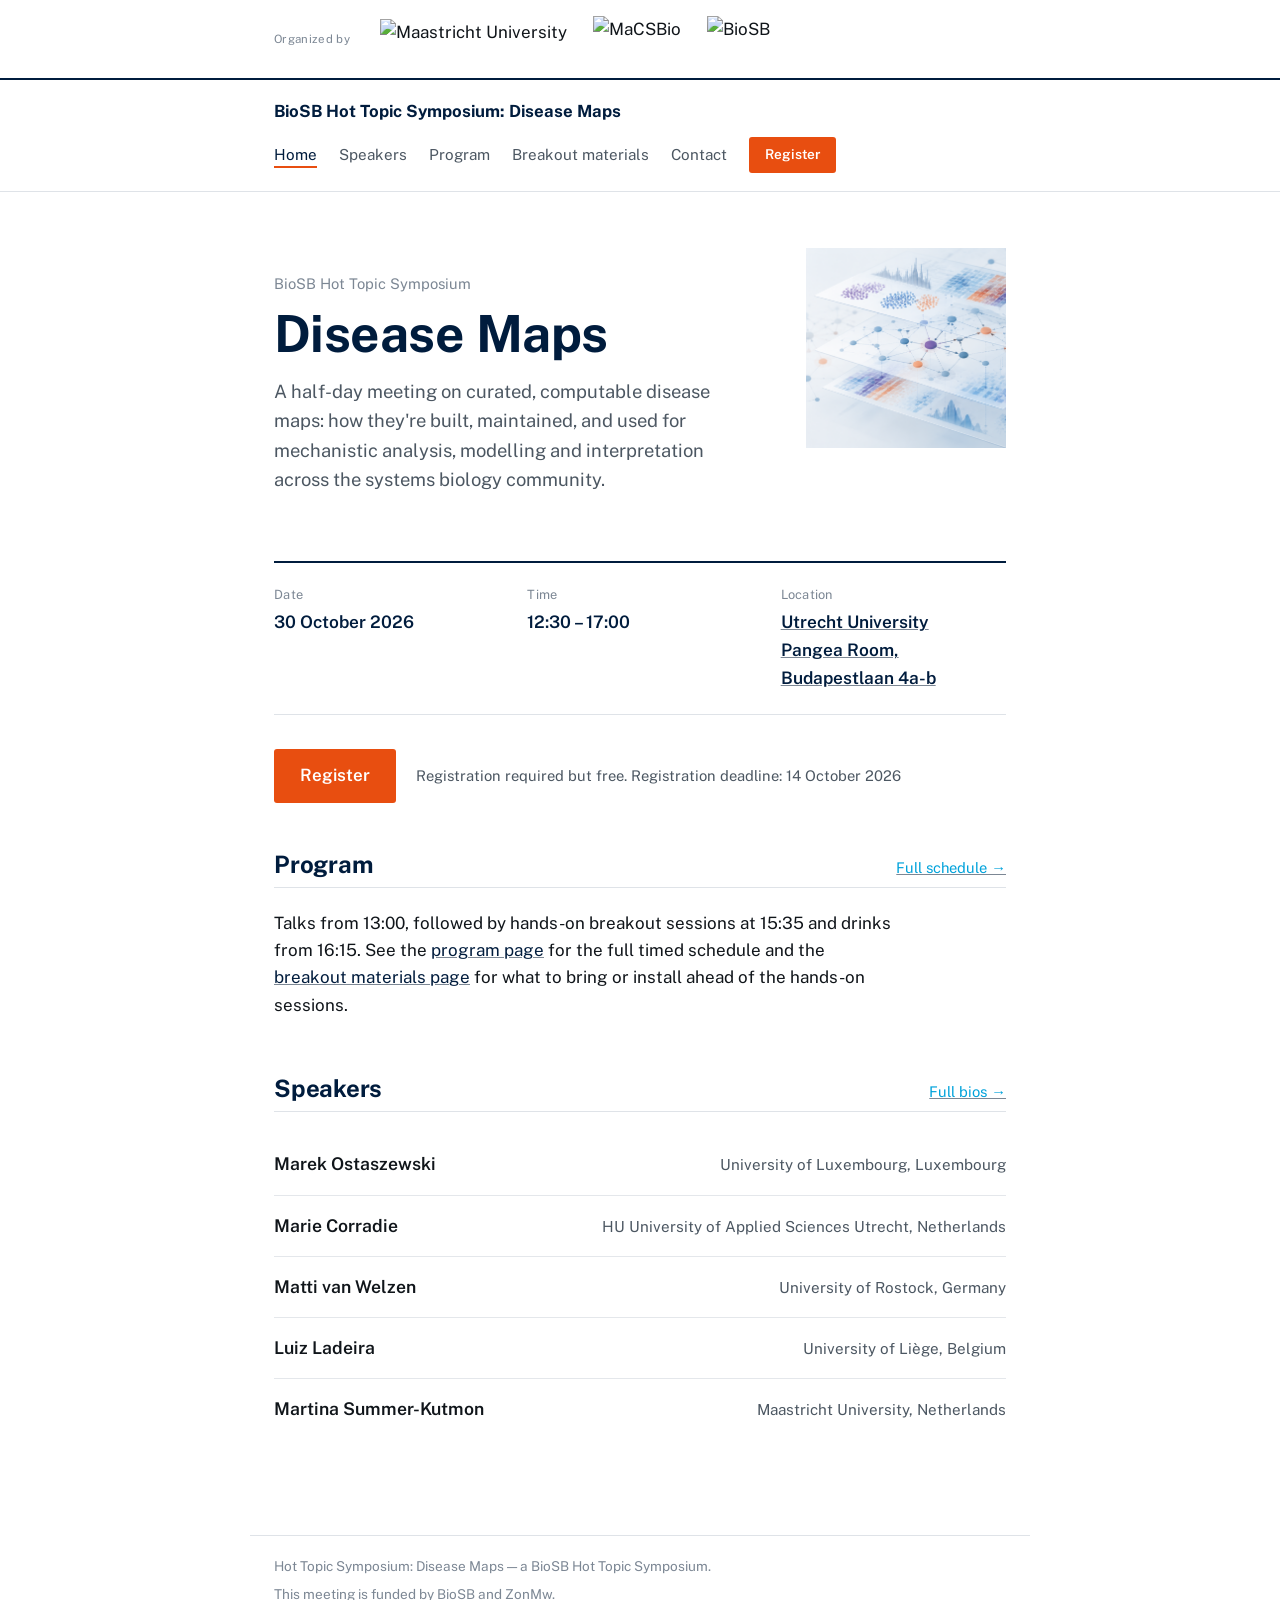
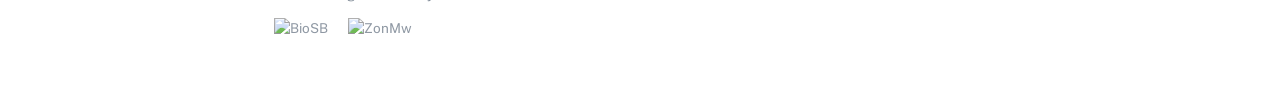
==== commit 57237203: "Update index.html" ====
--- a/index.html
+++ b/index.html
@@ -68,7 +68,7 @@
   <div class="cta-row">
     <!-- EDIT ME: point this at your registration form -->
     <a class="btn" href="https://docs.google.com/forms/d/e/1FAIpQLScXQ2jBzmHBItb-4UG9LdJPNkpb5jV7uHObQjwQ--2DeI4p5g/viewform" target="_blank" rel="noopener">Register</a>
-    <span class="deadline-note">Registration required but free. <br/>Registration deadline: 14 October 2026</span>
+    <span class="deadline-note">Registration required but free. Registration deadline: 14 October 2026</span>
   </div>
 
   <section>
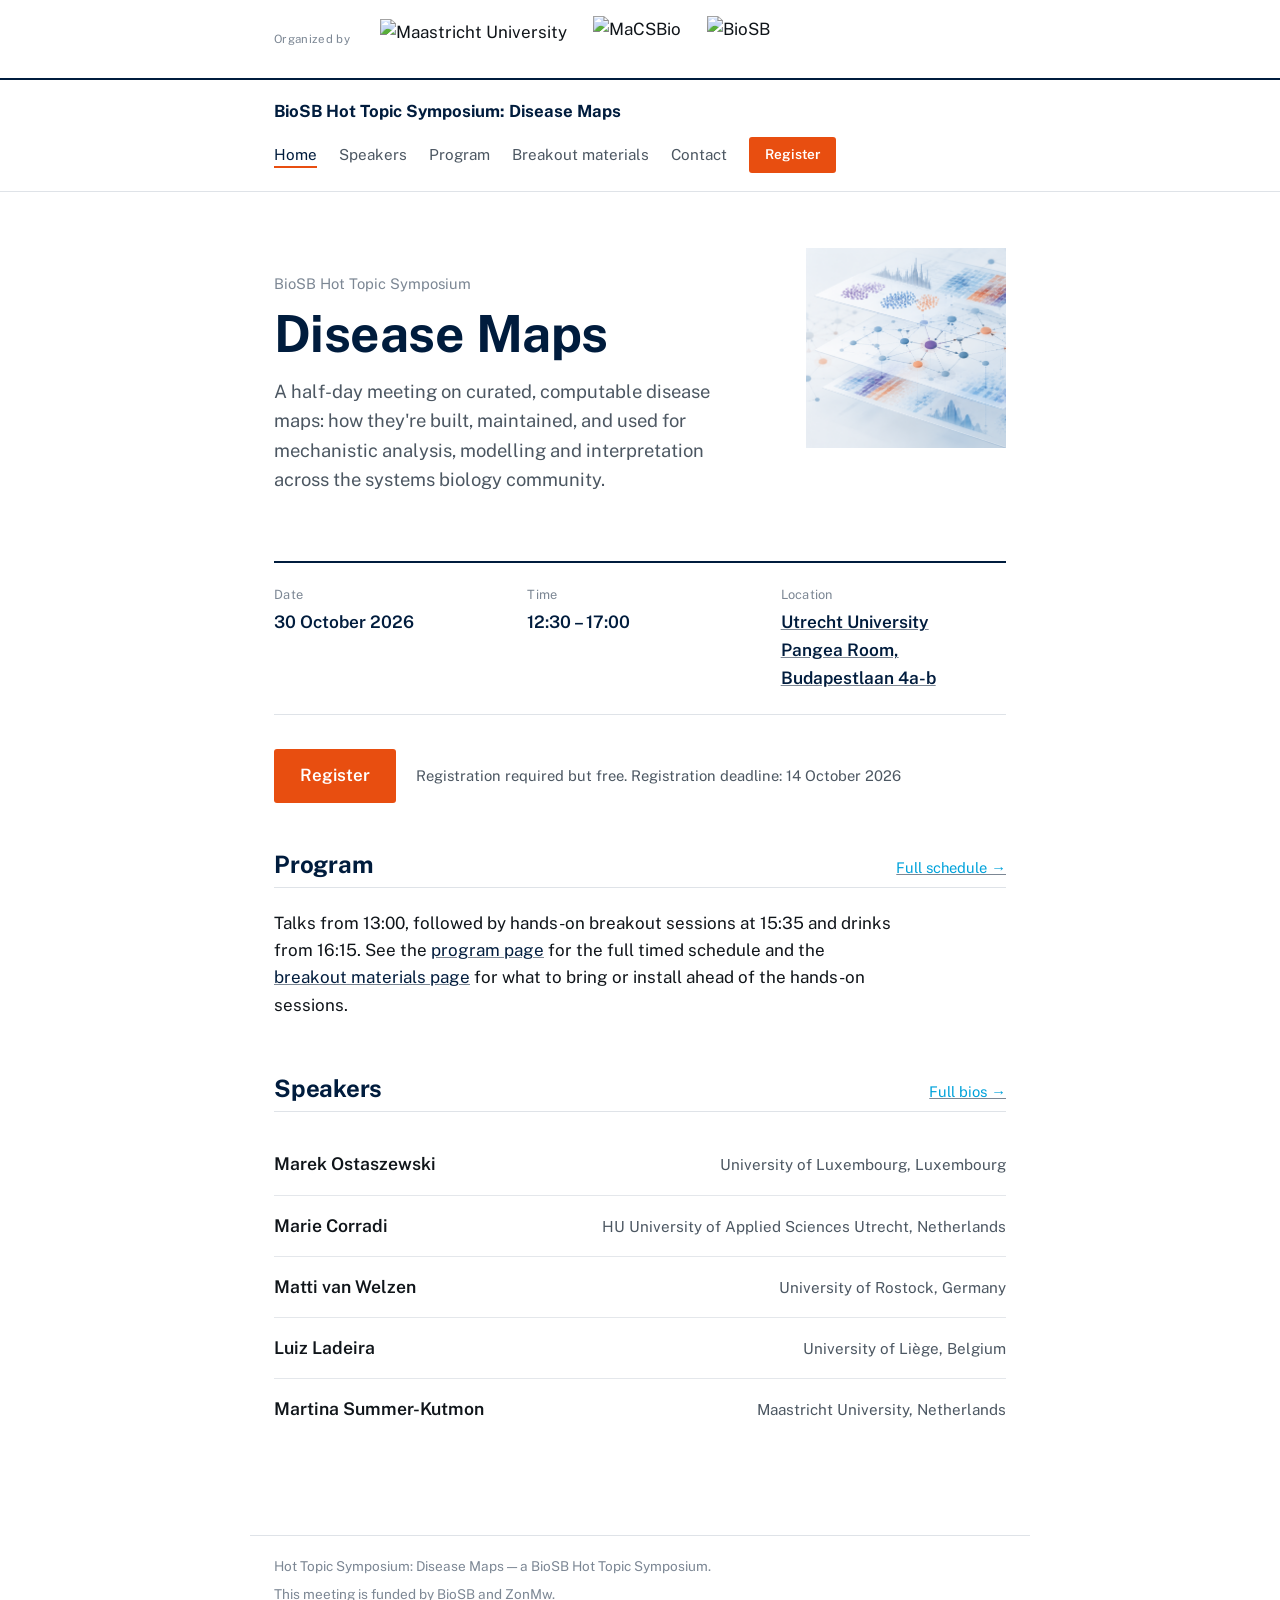
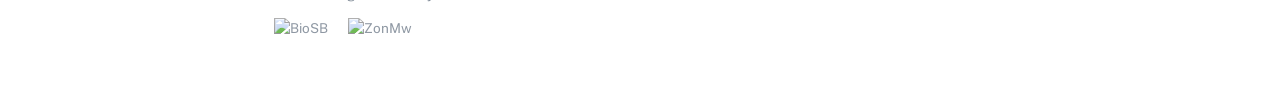
==== commit 04abf1f2: "Update index.html" ====
--- a/index.html
+++ b/index.html
@@ -86,7 +86,7 @@
     </div>
     <ul class="speaker-list">
       <li><span class="name">Marek Ostaszewski</span><span class="affil">University of Luxembourg, Luxembourg</span></li>
-      <li><span class="name">Marie Corradie</span><span class="affil">HU University of Applied Sciences Utrecht, Netherlands</span></li>
+      <li><span class="name">Marie Corradi</span><span class="affil">HU University of Applied Sciences Utrecht, Netherlands</span></li>
       <li><span class="name">Matti van Welzen</span><span class="affil">University of Rostock, Germany</span></li>
       <li><span class="name">Luiz Ladeira</span><span class="affil">University of Liège, Belgium</span></li>
       <li><span class="name">Martina Summer-Kutmon</span><span class="affil">Maastricht University, Netherlands</span></li>
